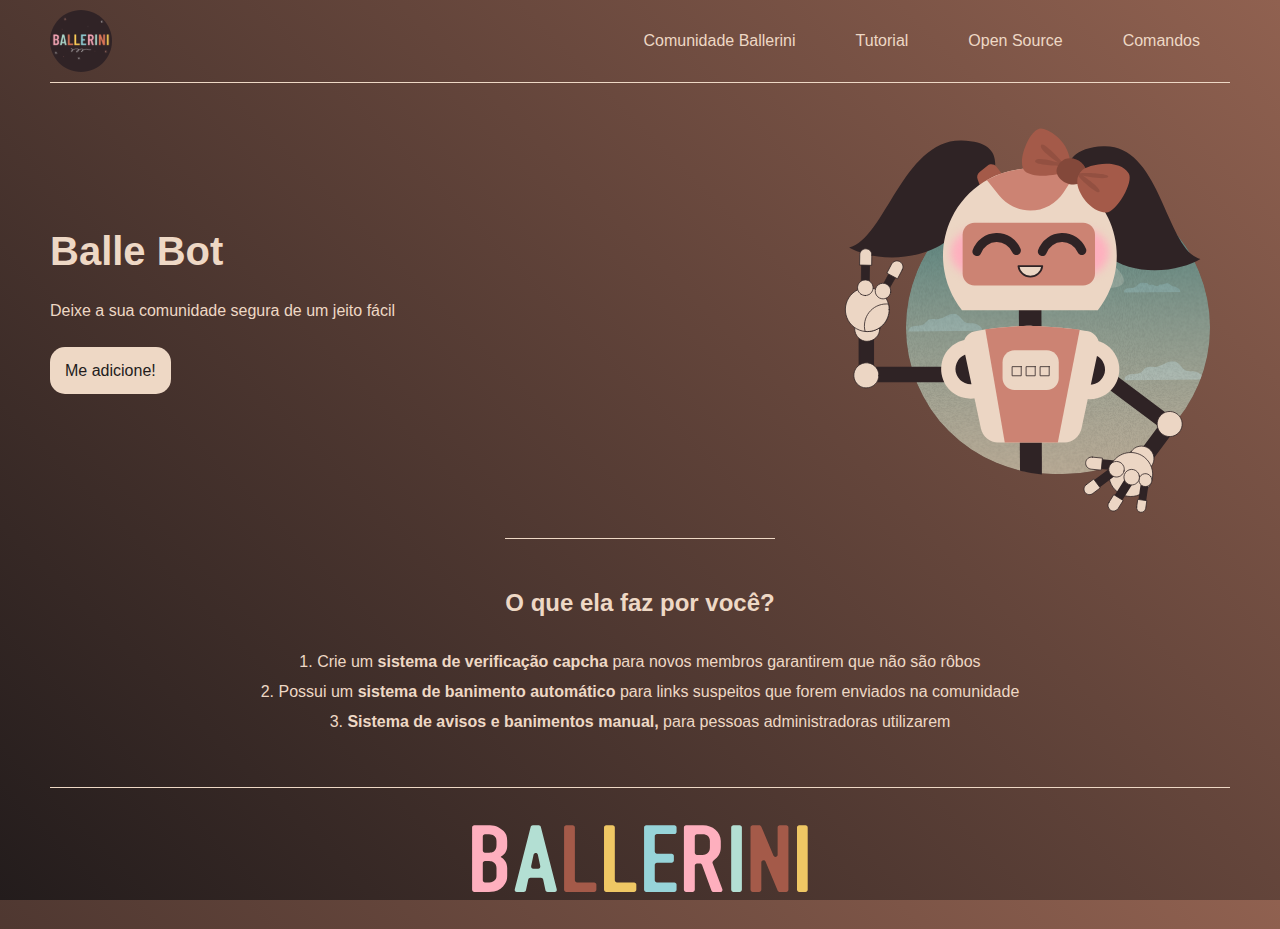
==== index.html @ c1a87d34 "projeto concluído: 90%" ====
<!DOCTYPE html>
<html lang="en">
<head>
    <meta charset="UTF-8">
    <meta http-equiv="X-UA-Compatible" content="IE=edge">
    <meta name="viewport" content="width=device-width, initial-scale=1.0">
    <link rel="shortcut icon" href="imagens/logo.svg" type="image/x-icon">
    <link rel="stylesheet" href="estilos/style.css">
    <link rel="stylesheet" href="estilos/media-query.css">
    <title>Document</title>
</head>
<body>
    <div id="mestre">
    </div>
    <header>
        <img src="imagens/logo.svg" alt="Logo Ballerini">
        <nav>
            <ul>
            
                    <a href="https://www.instagram.com/rafaballerini/" target="_blank" hreflang="pt-br" rel="external"><li>Comunidade Ballerini</li></a>
                
            
                    <a href="https://www.instagram.com/rafaballerini/" target="_blank" hreflang="pt-br" rel="external"><li>Tutorial</li></a>
                
            
                    <a href="https://www.instagram.com/rafaballerini/" target="_blank" hreflang="pt-br" rel="external"><li>Open Source</li></a>
                
            
                    <a href="https://www.instagram.com/rafaballerini/" target="_blank" hreflang="pt-br" rel="external"><li>Comandos</li></a>
                
            </ul>
        </nav>
    </header>
    <main>
        <section id="area-principal">
            <div class="texto-primario">
                <h1>
                    Balle Bot
                </h1>
                <p>
                    Deixe a sua comunidade segura de um jeito fácil
                </p>
                <a href="https://www.instagram.com/rafaballerini/" target="_blank" hreflang="pt-br" rel="external">
                    Me adicione!
                </a>
            </div>
            <div class="imagem">
                <img src="imagens/ballebot.svg" alt="Balle Bot">
            </div>
        </section>
        <section id="area-secundaria">
            <div class="texto-secundario">
                <h2>
                    O que ela faz por você?
                </h2>
                <ol type="">
                    <li>
                        Crie um <strong>sistema de verificação capcha</strong> para novos membros garantirem que não são rôbos
                    </li>
                    <li>
                        Possui um <strong>sistema de banimento automático</strong> para links suspeitos que forem enviados na comunidade
                    </li>
                    <li style="padding-bottom: 50px;">
                        <strong>Sistema de avisos e banimentos manual,</strong> para pessoas administradoras utilizarem
                    </li>
                </ol>
            </div>
        </section>
    </main>
    <footer>
        <img src="imagens/ballerini.svg" alt="Ballerini">
    </footer>
</body>
</html>
---- estilos/style.css ----
@charset "UTF-8";

* {
    margin: 0;
    padding: 0;
    font-family: Arial, Helvetica, sans-serif;
    box-sizing: border-box;
}

html, body {
    width: 100vw;
    height: 100vh;
}

body {
    background-image: linear-gradient(45deg, #231C1C, #906150);
    padding-left: 50px;
    padding-right: 50px;
}

main {
    max-width: 1200px;
    min-width: 320px;
    margin: auto;
}

header {
    display: flex;
    max-width: 1200px;
    min-width: 320px;
    margin: auto;
    justify-content: space-between;
    align-items: center;
    border-bottom: 1px solid #EED8C5;
    padding-top: 10px;
    padding-bottom: 10px;
}

nav > ul > a {
    text-decoration: none;
}

nav > ul > a > li {
    color: #EED8C5;
    /* background-color: red; */
    padding: 10px 30px;
    border-radius: 15px;
}

nav > ul > a > li:hover {
    color: #CC8373;
    outline: 1px solid #CC8373;
}

nav > ul {
    display: flex;
    list-style-type: none;
}

nav > ul > li {
    margin-left: 20px;
}

section#area-principal {
    display: flex;
    justify-content: space-between;
    align-items: center;
    color: #EED8C5;
    line-height: 60px;
}

section#area-principal h1 {
    font-size: 2.5em;
}

section#area-principal a {
    color: #231C1C;
    text-decoration: none;
    background-color: #EED8C5;
    padding: 15px;
    border-radius: 15px;
}

section#area-principal a:hover {
    color: #EED8C5;
    background-color: #CC8373;
}

section#area-secundaria {
    color: #EED8C5;
    text-align: center;
}

section#area-secundaria h2 {
    display: inline-block;
    padding-top: 50px;
    padding-bottom: 30px;
    border-top: 1px solid #EED8C5;
}

section#area-secundaria ol {
    line-height: 30px;
    list-style-position: inside;
}

footer {
    height: 142px;
    display: flex;
    justify-content: center;
    align-items: center;
    max-width: 1200px;
    min-width: 320px;
    margin: auto;
    border-top: 1px solid #EED8C5;
}

footer > img {
    display: block;
}
---- estilos/media-query.css ----
@charset "UTF-8";

@media screen and (max-width: 600px) {

    html {
        background-image: linear-gradient(45deg, #231C1C, #906150);
    }

    body {
        background-image: url('../imagens/ballebot.svg');
        background-repeat: no-repeat;
        background-size: contain;
        background-position: center center;
    }

    div#mestre {
        position: absolute;
        width: 100vw;
        height: 100vh;
        margin-left: -50px;
        margin-right: -50px;
        background-image: linear-gradient(45deg, hsla(0, 11%, 12%, 0.90), hsla(16, 29%, 44%, 0.90));
        z-index: 1;
        
    }

    header {
        position: relative;
        display: block;
        z-index: 1;
    }

    nav > ul {
        display: block;
        text-align: center;
        /* background-color: red; */
    }

    nav > ul > a > li {
        padding-top: 5px;
        padding-bottom: 5px;
        text-align: center;
        background-color: #CC8373;
        border-radius: 0;
    }

    nav > ul > a > li:hover {
        color: #CC8373;
        background-color: #EED8C5;
        outline: none;
    }

    main {
        position: relative;
        z-index: 1;
    }
    
    section#area-principal {
        display: flex;
        justify-content: center;
        text-align: center;
        line-height: 50px;
        padding-top: 50px;
        padding-bottom: 50px;
    }

    section#area-secundaria ol {
        text-align: left;
        line-height: normal;
        list-style-position: inside;
    }
    
    section#area-secundaria li {
        padding-bottom: 16px;
    }

    section#area-principal, section#area-secundaria {
        
    }

    div.imagem {
        display: none;
    }
    
    footer {
        position: relative;
        z-index: 1;
    }
}
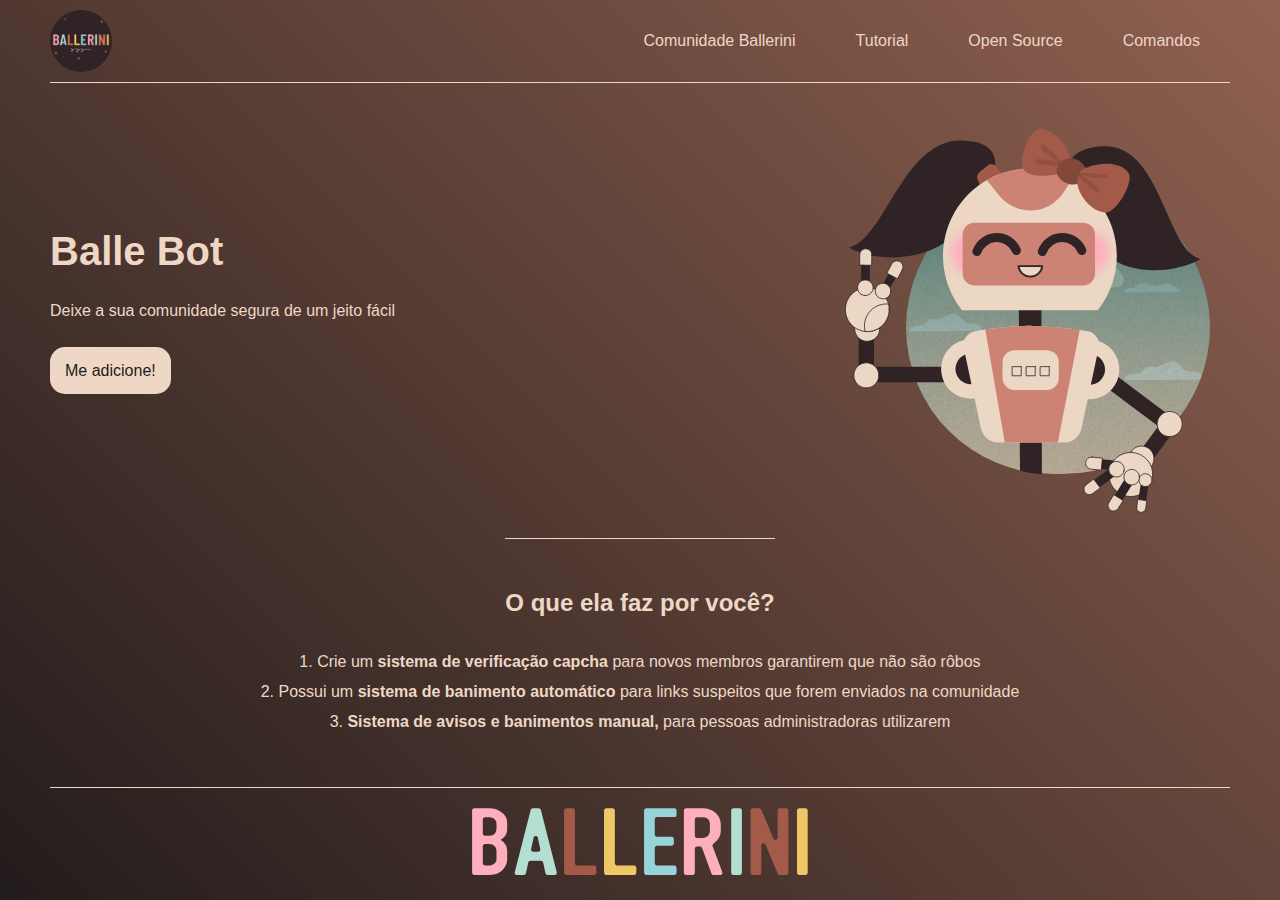
==== commit e2f52bce: "atualizei a versão mobile" ====
--- a/index.html
+++ b/index.html
@@ -10,8 +10,6 @@
     <title>Document</title>
 </head>
 <body>
-    <div id="mestre">
-    </div>
     <header>
         <img src="imagens/logo.svg" alt="Logo Ballerini">
         <nav>
@@ -26,7 +24,7 @@
                     <a href="https://www.instagram.com/rafaballerini/" target="_blank" hreflang="pt-br" rel="external"><li>Open Source</li></a>
                 
             
-                    <a href="https://www.instagram.com/rafaballerini/" target="_blank" hreflang="pt-br" rel="external"><li>Comandos</li></a>
+                    <a href="https://www.instagram.com/rafaballerini/" target="_blank" hreflang="pt-br" rel="external"><li class="comandos">Comandos</li></a>
                 
             </ul>
         </nav>
--- a/estilos/style.css
+++ b/estilos/style.css
@@ -6,14 +6,16 @@
     font-family: Arial, Helvetica, sans-serif;
     box-sizing: border-box;
 }
-
-html, body {
-    width: 100vw;
+html {
     height: 100vh;
 }
 
+html, body {
+    background-image: linear-gradient(45deg, #231C1C, #906150);
+    background-repeat: no-repeat;
+}
+
 body {
-    background-image: linear-gradient(45deg, #231C1C, #906150);
     padding-left: 50px;
     padding-right: 50px;
 }
@@ -104,10 +106,6 @@
 }
 
 footer {
-    height: 142px;
-    display: flex;
-    justify-content: center;
-    align-items: center;
     max-width: 1200px;
     min-width: 320px;
     margin: auto;
@@ -116,4 +114,7 @@
 
 footer > img {
     display: block;
+    padding-top: 20px;
+    padding-bottom: 20px;
+    margin: auto;
 }--- a/estilos/media-query.css
+++ b/estilos/media-query.css
@@ -3,31 +3,22 @@
 @media screen and (max-width: 600px) {
 
     html {
-        background-image: linear-gradient(45deg, #231C1C, #906150);
+        height: auto;
     }
-
     body {
-        background-image: url('../imagens/ballebot.svg');
+        background-image: url('../imagens/ballebot-mobile.png');
+        background-position: center center;
+        background-size: contain;
         background-repeat: no-repeat;
-        background-size: contain;
-        background-position: center center;
-    }
-
-    div#mestre {
-        position: absolute;
-        width: 100vw;
-        height: 100vh;
-        margin-left: -50px;
-        margin-right: -50px;
-        background-image: linear-gradient(45deg, hsla(0, 11%, 12%, 0.90), hsla(16, 29%, 44%, 0.90));
-        z-index: 1;
-        
     }
 
     header {
-        position: relative;
         display: block;
-        z-index: 1;
+    }
+
+    header img {
+        padding-top: 5px;
+        padding-bottom: 5px;
     }
 
     nav > ul {
@@ -37,22 +28,22 @@
     }
 
     nav > ul > a > li {
-        padding-top: 5px;
-        padding-bottom: 5px;
+        padding-top: 8px;
+        padding-bottom: 8px;
         text-align: center;
         background-color: #CC8373;
         border-radius: 0;
+        border-top: 2px solid #231C1C;
+    }
+
+    li.comandos {
+        border-bottom: 2px solid #231C1C;
     }
 
     nav > ul > a > li:hover {
         color: #CC8373;
         background-color: #EED8C5;
         outline: none;
-    }
-
-    main {
-        position: relative;
-        z-index: 1;
     }
     
     section#area-principal {
@@ -81,9 +72,4 @@
     div.imagem {
         display: none;
     }
-    
-    footer {
-        position: relative;
-        z-index: 1;
-    }
 }